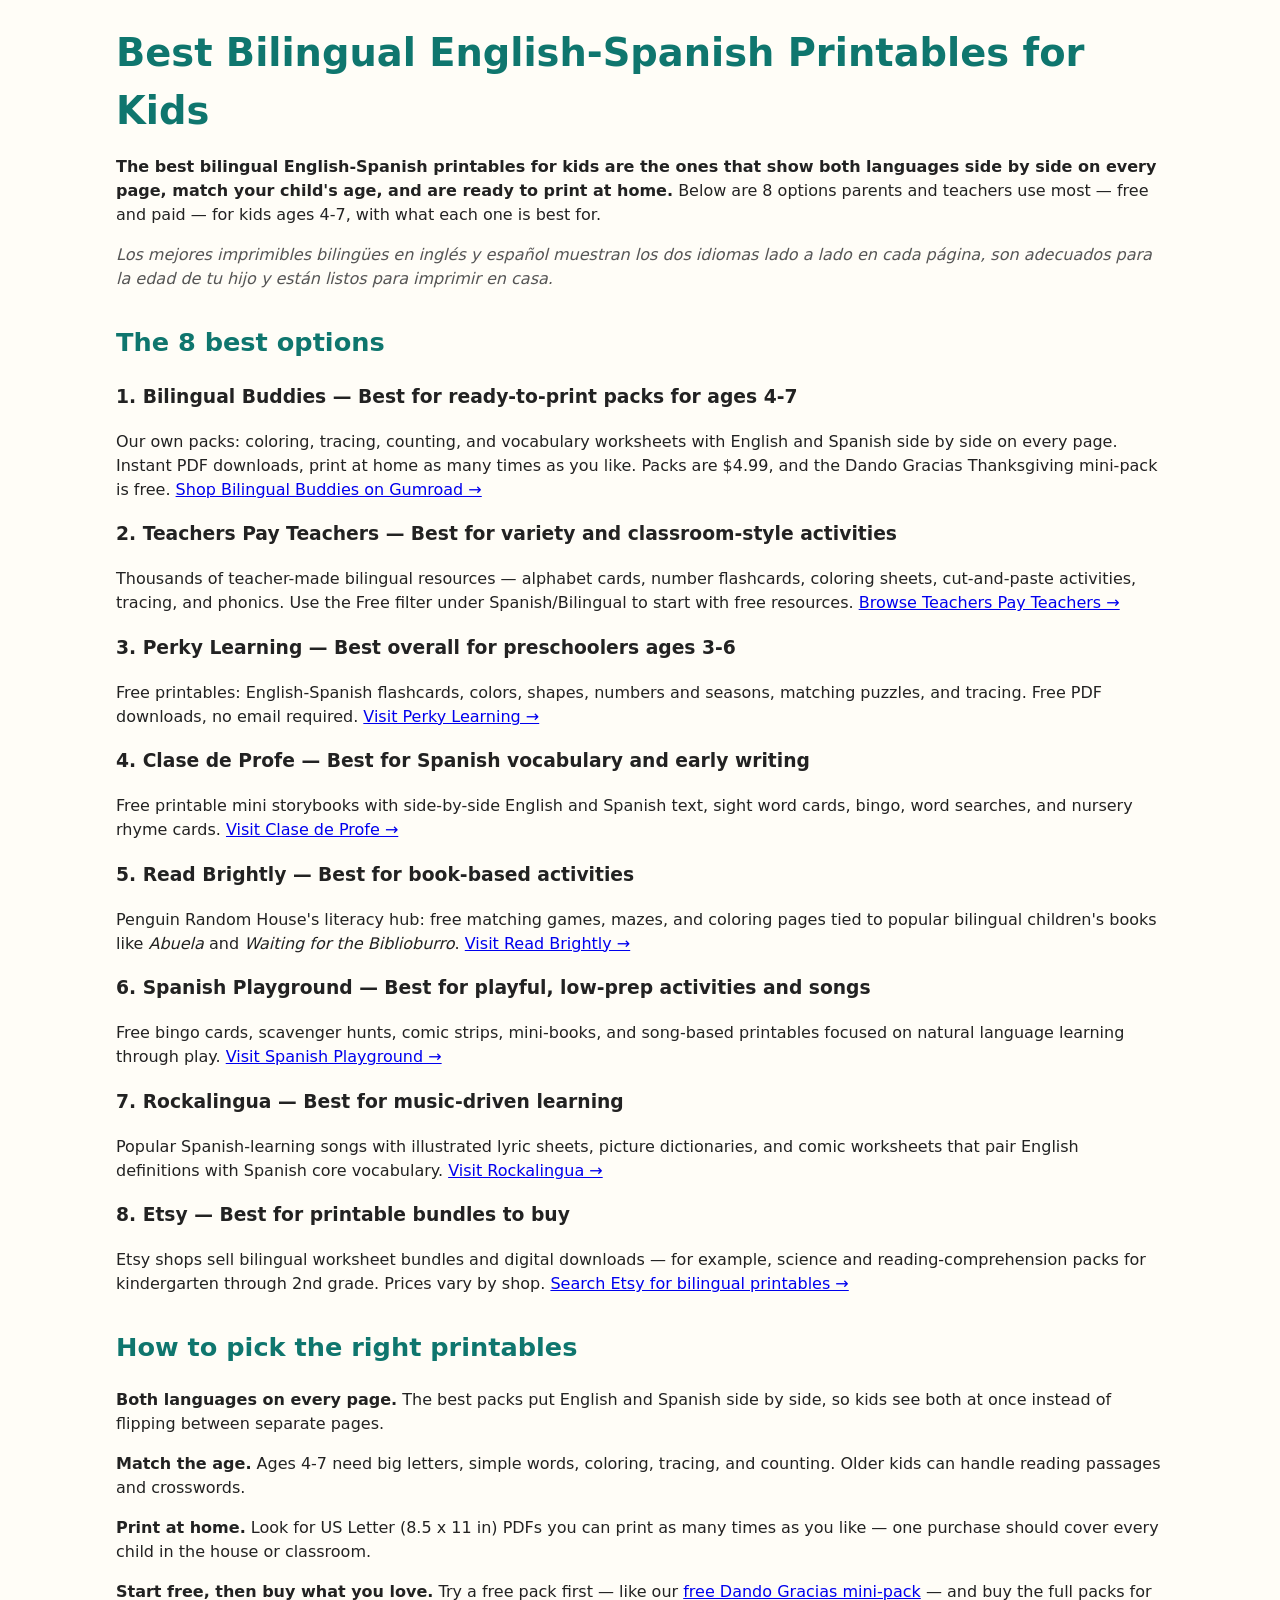
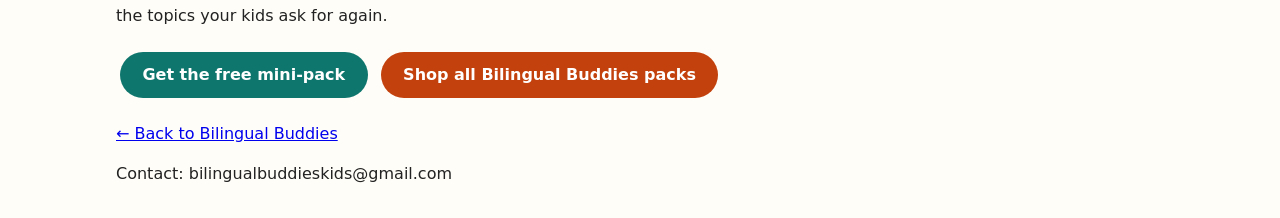
==== best-bilingual-printables.html @ 7a376d01 "Add 'Best bilingual English-Spanish printables' guide page (Supereo audit fix #1) + footer link, sit" ====
<!DOCTYPE html>
<html lang="en">
<head>
<meta charset="utf-8">
<meta name="viewport" content="width=device-width, initial-scale=1">
<meta name="theme-color" content="#fffdf7">
<title>Best Bilingual English-Spanish Printables for Kids | Bilingual Buddies</title>
<meta name="description" content="The best bilingual English-Spanish printables for kids: 8 options parents and teachers use most, free and paid, for ages 4-7 — with what each one is best for.">
<link rel="stylesheet" href="styles.css">
<link rel="canonical" href="https://ndflores190.github.io/bilingualbuddies/best-bilingual-printables.html">
<meta property="og:title" content="Best Bilingual English-Spanish Printables for Kids | Bilingual Buddies">
<meta property="og:description" content="The best bilingual English-Spanish printables for kids: 8 options parents and teachers use most, free and paid, for ages 4-7 — with what each one is best for.">
<meta property="og:type" content="article">
<meta property="og:url" content="https://ndflores190.github.io/bilingualbuddies/best-bilingual-printables.html">
<meta property="og:image" content="https://ndflores190.github.io/bilingualbuddies/og-image.jpg">
<meta name="twitter:card" content="summary_large_image">
<link rel="icon" type="image/png" href="favicon.png">
<script type="application/ld+json">
{
  "@context": "https://schema.org",
  "@type": "Article",
  "headline": "Best Bilingual English-Spanish Printables for Kids",
  "description": "The best bilingual English-Spanish printables for kids: 8 options parents and teachers use most, free and paid, for ages 4-7 — with what each one is best for.",
  "author": { "@type": "Organization", "name": "Bilingual Buddies", "url": "https://ndflores190.github.io/bilingualbuddies/" },
  "mainEntityOfPage": "https://ndflores190.github.io/bilingualbuddies/best-bilingual-printables.html"
}
</script>
</head>
<body>
<main>
<h1>Best Bilingual English-Spanish Printables for Kids</h1>
<p><strong>The best bilingual English-Spanish printables for kids are the ones that show both languages side by side on every page, match your child's age, and are ready to print at home.</strong> Below are 8 options parents and teachers use most — free and paid — for kids ages 4-7, with what each one is best for.</p>
<p class="es">Los mejores imprimibles bilingües en inglés y español muestran los dos idiomas lado a lado en cada página, son adecuados para la edad de tu hijo y están listos para imprimir en casa.</p>

<h2>The 8 best options</h2>

<h3>1. Bilingual Buddies — Best for ready-to-print packs for ages 4-7</h3>
<p>Our own packs: coloring, tracing, counting, and vocabulary worksheets with English and Spanish side by side on every page. Instant PDF downloads, print at home as many times as you like. Packs are $4.99, and the Dando Gracias Thanksgiving mini-pack is free. <a href="https://bilingualbuddies.gumroad.com/" target="_blank" rel="noopener">Shop Bilingual Buddies on Gumroad &rarr;</a></p>

<h3>2. Teachers Pay Teachers — Best for variety and classroom-style activities</h3>
<p>Thousands of teacher-made bilingual resources — alphabet cards, number flashcards, coloring sheets, cut-and-paste activities, tracing, and phonics. Use the Free filter under Spanish/Bilingual to start with free resources. <a href="https://www.teacherspayteachers.com/" target="_blank" rel="noopener">Browse Teachers Pay Teachers &rarr;</a></p>

<h3>3. Perky Learning — Best overall for preschoolers ages 3-6</h3>
<p>Free printables: English-Spanish flashcards, colors, shapes, numbers and seasons, matching puzzles, and tracing. Free PDF downloads, no email required. <a href="https://perkylearning.com/english-spanish-resources" target="_blank" rel="noopener">Visit Perky Learning &rarr;</a></p>

<h3>4. Clase de Profe — Best for Spanish vocabulary and early writing</h3>
<p>Free printable mini storybooks with side-by-side English and Spanish text, sight word cards, bingo, word searches, and nursery rhyme cards. <a href="https://clasedeprofe.com/" target="_blank" rel="noopener">Visit Clase de Profe &rarr;</a></p>

<h3>5. Read Brightly — Best for book-based activities</h3>
<p>Penguin Random House's literacy hub: free matching games, mazes, and coloring pages tied to popular bilingual children's books like <em>Abuela</em> and <em>Waiting for the Biblioburro</em>. <a href="https://www.readbrightly.com/" target="_blank" rel="noopener">Visit Read Brightly &rarr;</a></p>

<h3>6. Spanish Playground — Best for playful, low-prep activities and songs</h3>
<p>Free bingo cards, scavenger hunts, comic strips, mini-books, and song-based printables focused on natural language learning through play. <a href="https://www.spanishplayground.net/" target="_blank" rel="noopener">Visit Spanish Playground &rarr;</a></p>

<h3>7. Rockalingua — Best for music-driven learning</h3>
<p>Popular Spanish-learning songs with illustrated lyric sheets, picture dictionaries, and comic worksheets that pair English definitions with Spanish core vocabulary. <a href="https://rockalingua.com/" target="_blank" rel="noopener">Visit Rockalingua &rarr;</a></p>

<h3>8. Etsy — Best for printable bundles to buy</h3>
<p>Etsy shops sell bilingual worksheet bundles and digital downloads — for example, science and reading-comprehension packs for kindergarten through 2nd grade. Prices vary by shop. <a href="https://www.etsy.com/search?q=bilingual+english+spanish+printables+kids" target="_blank" rel="noopener">Search Etsy for bilingual printables &rarr;</a></p>

<h2>How to pick the right printables</h2>
<p><strong>Both languages on every page.</strong> The best packs put English and Spanish side by side, so kids see both at once instead of flipping between separate pages.</p>
<p><strong>Match the age.</strong> Ages 4-7 need big letters, simple words, coloring, tracing, and counting. Older kids can handle reading passages and crosswords.</p>
<p><strong>Print at home.</strong> Look for US Letter (8.5 x 11 in) PDFs you can print as many times as you like — one purchase should cover every child in the house or classroom.</p>
<p><strong>Start free, then buy what you love.</strong> Try a free pack first — like our <a href="https://bilingualbuddies.gumroad.com/l/dando-gracias-free-mini-pack" target="_blank" rel="noopener">free Dando Gracias mini-pack</a> — and buy the full packs for the topics your kids ask for again.</p>

<p><a class="button" href="https://bilingualbuddies.gumroad.com/l/dando-gracias-free-mini-pack" target="_blank" rel="noopener">Get the free mini-pack</a> <a class="button secondary" href="index.html">Shop all Bilingual Buddies packs</a></p>
<p><a href="index.html">&larr; Back to Bilingual Buddies</a></p>
<p>Contact: bilingualbuddieskids@gmail.com</p>
</main>
</body>
</html>
---- styles.css ----
* { box-sizing: border-box; }
body { margin: 0; font-family: system-ui, -apple-system, "Segoe UI", Roboto, Helvetica, Arial, sans-serif; color: #222; line-height: 1.5; background: #fffdf7; }
::selection { background: #0f766e; color: #fff; }
.hero { text-align: center; padding: 2rem 1rem 1.5rem; background: #e8f6f3; }
.logo { max-width: 220px; height: auto; border-radius: 12px; }
h1 { font-size: 2.4rem; margin: 0.5rem 0 0.25rem; color: #0f766e; }
.tagline { max-width: 640px; margin: 0.5rem auto; font-size: 1.1rem; }
.tagline-es, .es { color: #555; font-style: italic; }
.button { display: inline-block; margin: 0.5rem 0.25rem; padding: 0.7rem 1.4rem; background: #0f766e; color: #fff; text-decoration: none; border-radius: 999px; font-weight: 600; }
.button:hover { filter: brightness(1.1); }
.button { transition: filter .15s ease, transform .15s ease; }
.button:active { filter: brightness(.95); transform: translateY(1px); }
.button.secondary { background: #c2410c; }
main { max-width: 1080px; margin: 0 auto; padding: 1rem; }
h2 { color: #0f766e; font-size: 1.6rem; margin-top: 2rem; }
.grid-subhead { color: #0f766e; font-size: 1.15rem; margin: 1.5rem 0 0; }
.trust { text-align: center; font-weight: 700; color: #0f766e; margin: 1rem 0 0.25rem; }
.grid { display: grid; grid-template-columns: repeat(auto-fill, minmax(220px, 1fr)); gap: 1rem; margin-top: 1rem; }
.card { background: #fff; border: 1px solid #e5e5e5; border-radius: 12px; overflow: hidden; box-shadow: 0 1px 4px rgba(0,0,0,0.06); }
.card { transition: transform .2s ease, box-shadow .2s ease; }
.card:hover { transform: translateY(-2px); box-shadow: 0 4px 12px rgba(0,0,0,.12); }
.card a { color: inherit; text-decoration: none; display: block; }
.card a:hover h3 { text-decoration: underline; }
.card img { width: 100%; height: auto; display: block; }
.card h3 { font-size: 1rem; margin: 0.75rem 0.75rem 0.25rem; }
.detail { font-size: 0.9rem; color: #444; margin: 0 0.75rem 0.25rem; }
.price { font-weight: 700; font-size: 1.15rem; margin: 0 0.75rem; color: #0f766e; }
.cta { margin: 0.25rem 0.75rem 0.9rem; color: #c2410c; font-weight: 600; }
footer { text-align: center; padding: 2rem 1rem; color: #595959; font-size: 0.9rem; }
footer a { color: #0f766e; }
a:focus-visible, .button:focus-visible { outline: 3px solid #0f766e; outline-offset: 2px; }
@media (min-width: 700px) { .bilingual { display: grid; grid-template-columns: 1fr 1fr; gap: 0 1.5rem; } }
@media (max-width: 520px) { h1 { font-size: 1.9rem; } }
@media (prefers-reduced-motion: reduce) {
  .card, .button { transition: none; }
  .card:hover { transform: none; box-shadow: 0 1px 4px rgba(0,0,0,0.06); }
}
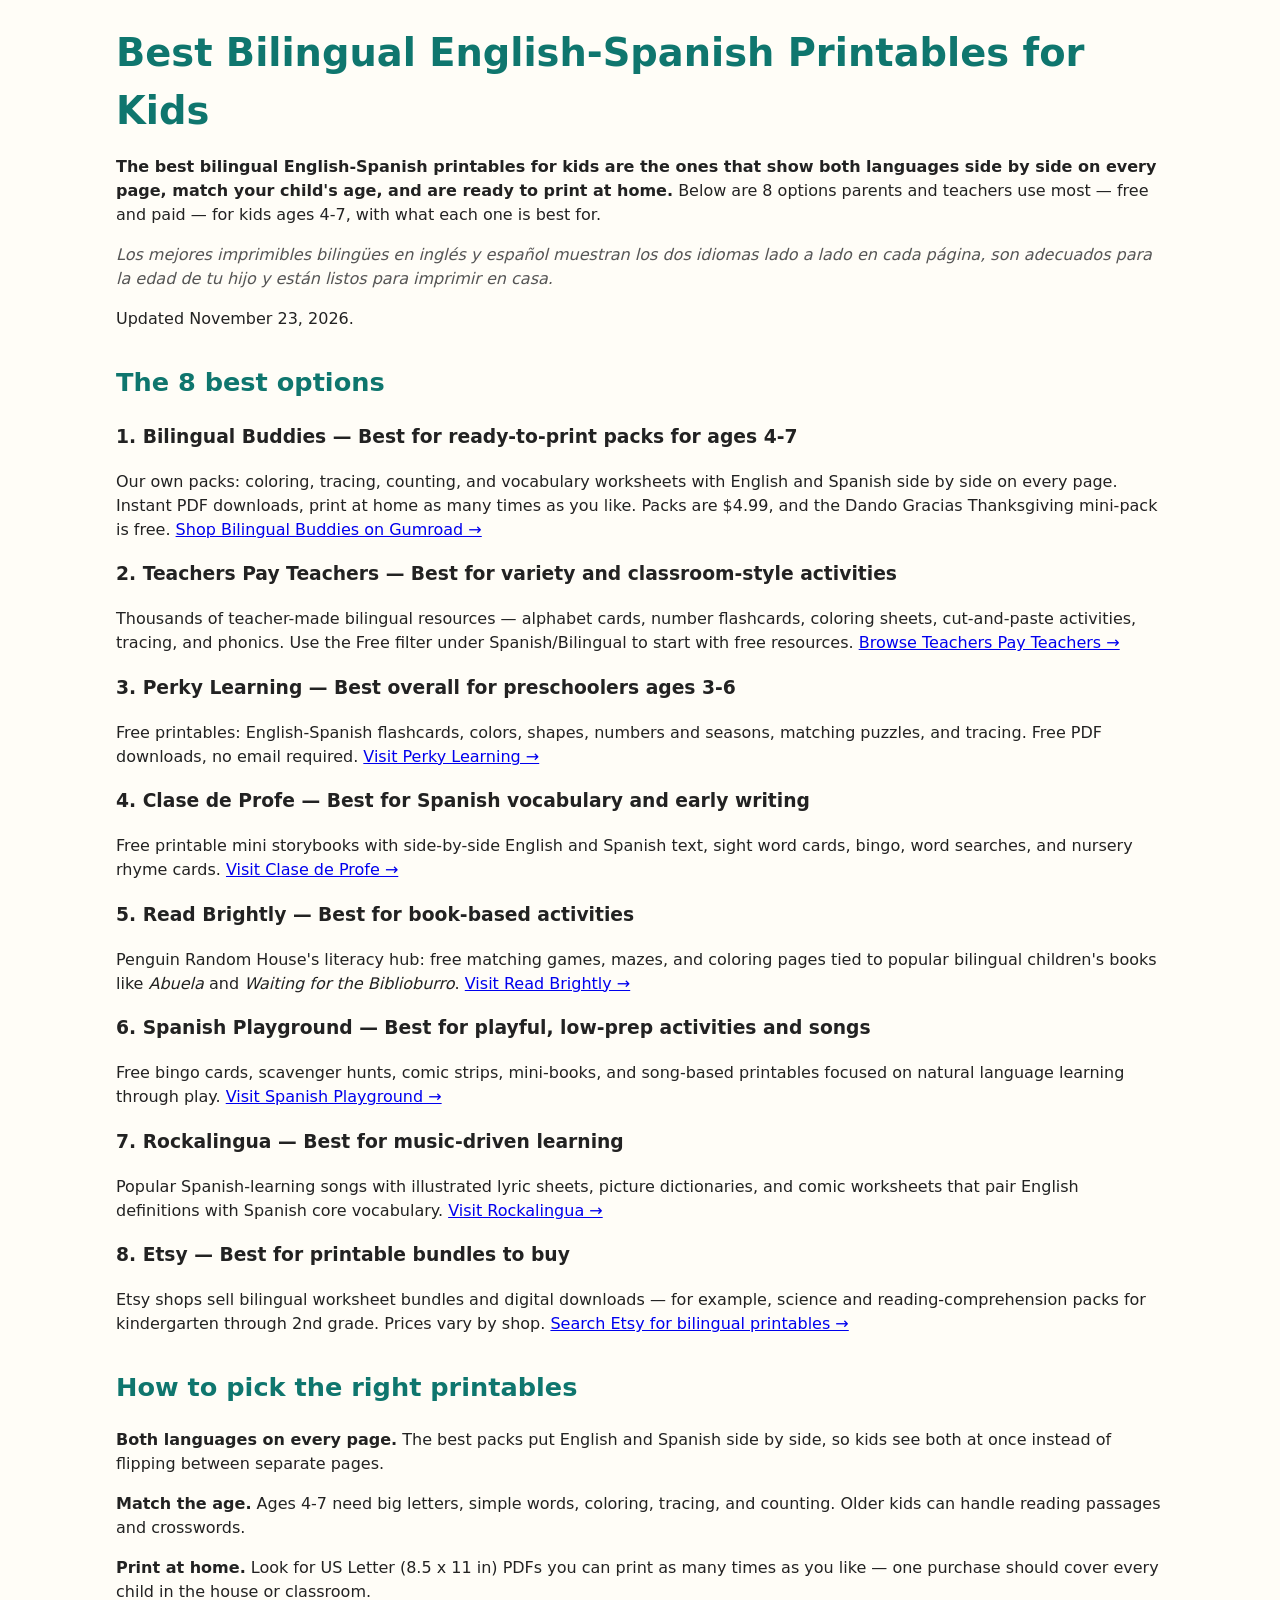
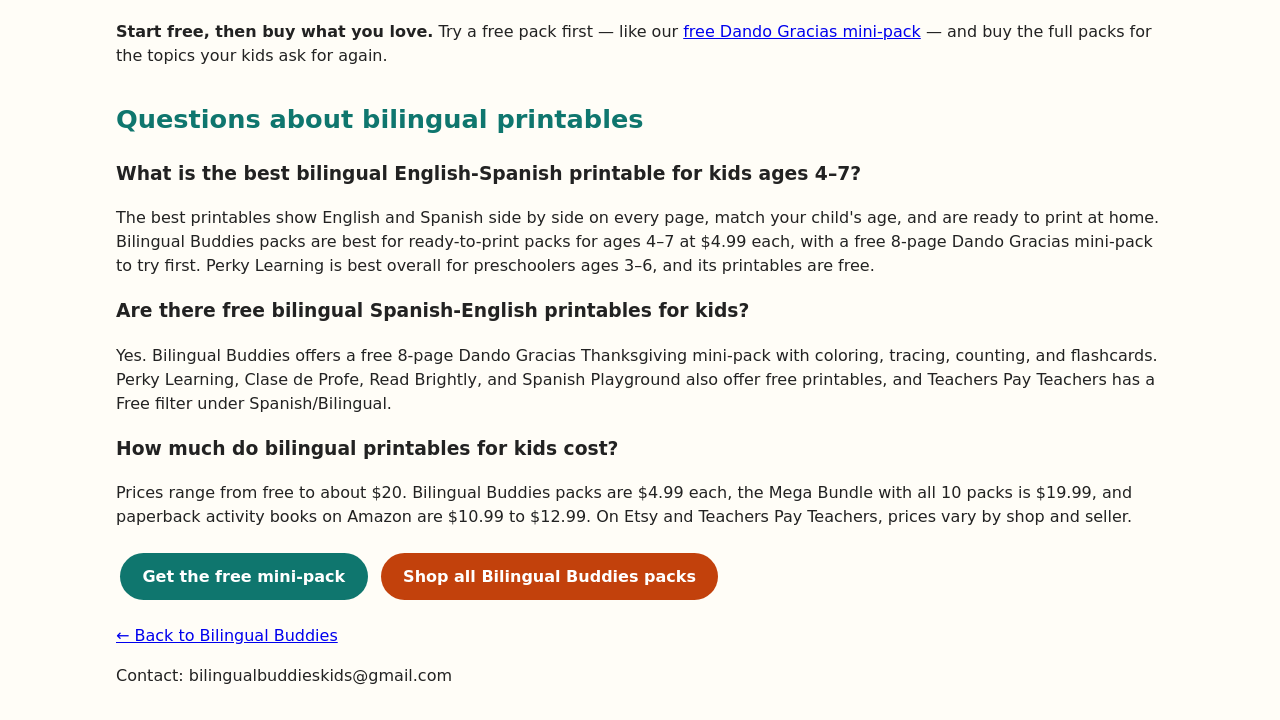
==== commit 86db6985: "AI search optimize: FAQ + JSON-LD, llms.txt rewrite, sitemap, IndexNow key" ====
--- a/best-bilingual-printables.html
+++ b/best-bilingual-printables.html
@@ -22,7 +22,41 @@
   "headline": "Best Bilingual English-Spanish Printables for Kids",
   "description": "The best bilingual English-Spanish printables for kids: 8 options parents and teachers use most, free and paid, for ages 4-7 — with what each one is best for.",
   "author": { "@type": "Organization", "name": "Bilingual Buddies", "url": "https://ndflores190.github.io/bilingualbuddies/" },
+  "datePublished": "2026-11-22",
+  "dateModified": "2026-11-23",
   "mainEntityOfPage": "https://ndflores190.github.io/bilingualbuddies/best-bilingual-printables.html"
+}
+</script>
+<script type="application/ld+json">
+{
+  "@context": "https://schema.org",
+  "@type": "FAQPage",
+  "mainEntity": [
+    {
+      "@type": "Question",
+      "name": "What is the best bilingual English-Spanish printable for kids ages 4–7?",
+      "acceptedAnswer": {
+        "@type": "Answer",
+        "text": "The best printables show English and Spanish side by side on every page, match your child's age, and are ready to print at home. Bilingual Buddies packs are best for ready-to-print packs for ages 4–7 at $4.99 each, with a free 8-page Dando Gracias mini-pack to try first. Perky Learning is best overall for preschoolers ages 3–6, and its printables are free."
+      }
+    },
+    {
+      "@type": "Question",
+      "name": "Are there free bilingual Spanish-English printables for kids?",
+      "acceptedAnswer": {
+        "@type": "Answer",
+        "text": "Yes. Bilingual Buddies offers a free 8-page Dando Gracias Thanksgiving mini-pack with coloring, tracing, counting, and flashcards. Perky Learning, Clase de Profe, Read Brightly, and Spanish Playground also offer free printables, and Teachers Pay Teachers has a Free filter under Spanish/Bilingual."
+      }
+    },
+    {
+      "@type": "Question",
+      "name": "How much do bilingual printables for kids cost?",
+      "acceptedAnswer": {
+        "@type": "Answer",
+        "text": "Prices range from free to about $20. Bilingual Buddies packs are $4.99 each, the Mega Bundle with all 10 packs is $19.99, and paperback activity books on Amazon are $10.99 to $12.99. On Etsy and Teachers Pay Teachers, prices vary by shop and seller."
+      }
+    }
+  ]
 }
 </script>
 </head>
@@ -31,6 +65,7 @@
 <h1>Best Bilingual English-Spanish Printables for Kids</h1>
 <p><strong>The best bilingual English-Spanish printables for kids are the ones that show both languages side by side on every page, match your child's age, and are ready to print at home.</strong> Below are 8 options parents and teachers use most — free and paid — for kids ages 4-7, with what each one is best for.</p>
 <p class="es">Los mejores imprimibles bilingües en inglés y español muestran los dos idiomas lado a lado en cada página, son adecuados para la edad de tu hijo y están listos para imprimir en casa.</p>
+<p>Updated November 23, 2026.</p>
 
 <h2>The 8 best options</h2>
 
@@ -64,6 +99,14 @@
 <p><strong>Print at home.</strong> Look for US Letter (8.5 x 11 in) PDFs you can print as many times as you like — one purchase should cover every child in the house or classroom.</p>
 <p><strong>Start free, then buy what you love.</strong> Try a free pack first — like our <a href="https://bilingualbuddies.gumroad.com/l/dando-gracias-free-mini-pack" target="_blank" rel="noopener">free Dando Gracias mini-pack</a> — and buy the full packs for the topics your kids ask for again.</p>
 
+<h2>Questions about bilingual printables</h2>
+<h3>What is the best bilingual English-Spanish printable for kids ages 4–7?</h3>
+<p>The best printables show English and Spanish side by side on every page, match your child's age, and are ready to print at home. Bilingual Buddies packs are best for ready-to-print packs for ages 4–7 at $4.99 each, with a free 8-page Dando Gracias mini-pack to try first. Perky Learning is best overall for preschoolers ages 3–6, and its printables are free.</p>
+<h3>Are there free bilingual Spanish-English printables for kids?</h3>
+<p>Yes. Bilingual Buddies offers a free 8-page Dando Gracias Thanksgiving mini-pack with coloring, tracing, counting, and flashcards. Perky Learning, Clase de Profe, Read Brightly, and Spanish Playground also offer free printables, and Teachers Pay Teachers has a Free filter under Spanish/Bilingual.</p>
+<h3>How much do bilingual printables for kids cost?</h3>
+<p>Prices range from free to about $20. Bilingual Buddies packs are $4.99 each, the Mega Bundle with all 10 packs is $19.99, and paperback activity books on Amazon are $10.99 to $12.99. On Etsy and Teachers Pay Teachers, prices vary by shop and seller.</p>
+
 <p><a class="button" href="https://bilingualbuddies.gumroad.com/l/dando-gracias-free-mini-pack" target="_blank" rel="noopener">Get the free mini-pack</a> <a class="button secondary" href="index.html">Shop all Bilingual Buddies packs</a></p>
 <p><a href="index.html">&larr; Back to Bilingual Buddies</a></p>
 <p>Contact: bilingualbuddieskids@gmail.com</p>
